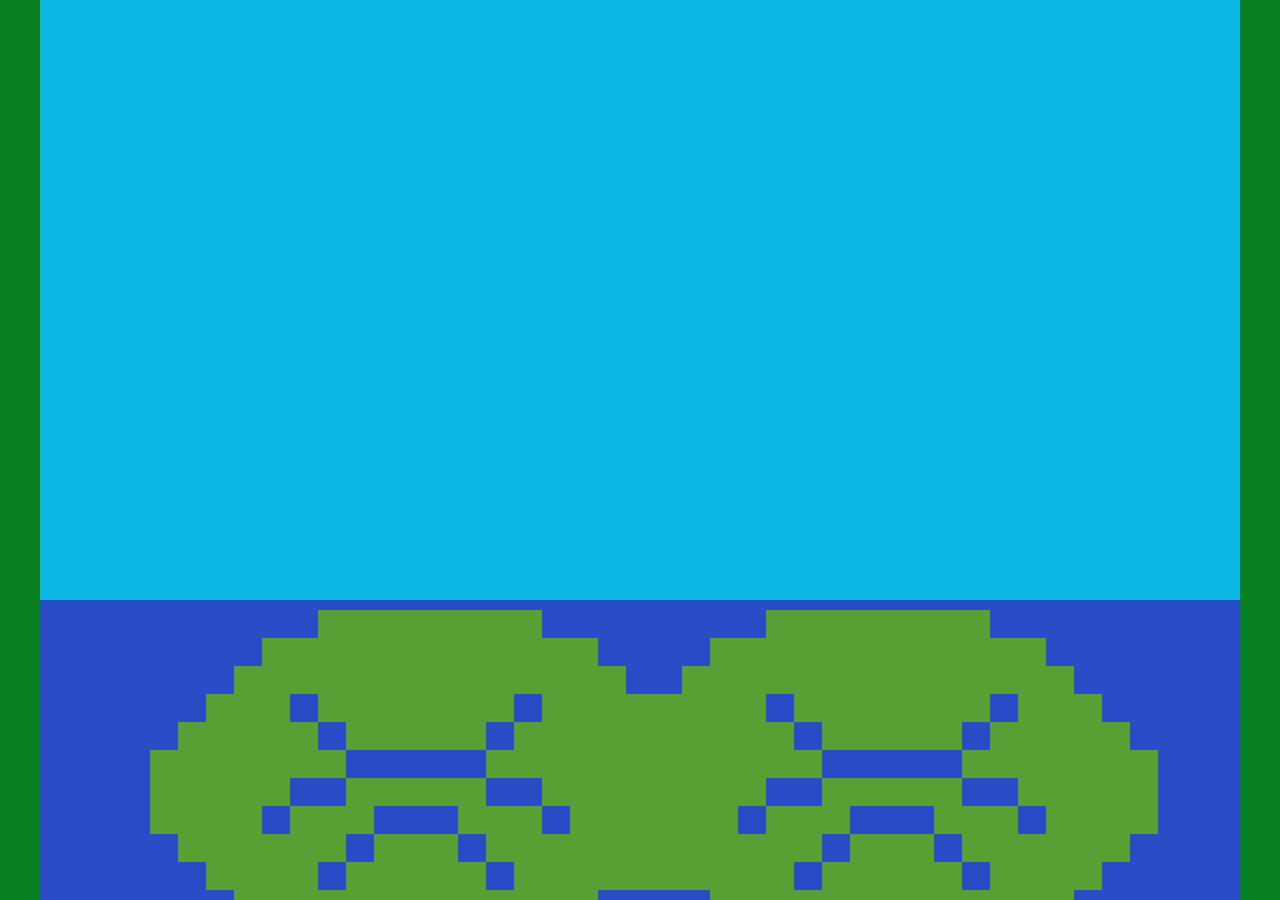
==== FrogsAndFlies.html @ 2e118c94 "início do cenário" ====
<!DOCTYPE html>
<html lang="pt" dir="ltr">

<head>
    <meta charset="utf-8">
    <title>Sapos Obesos</title>
    <link rel="stylesheet" href="CSS/GameStyle.css">
</head>

<body>

    <section>
        <div id="game">
            <canvas id="canvas" width="1200" height="900"></canvas>
        </div>
        <script src="JS/FunctionsExtension.js" charset="utf-8"></script>
        <script src="JS/GameFunctions.js" charset="utf-8"></script>
    </section>
</body>

</html>
---- CSS/GameStyle.css ----
html, body {
    margin: 0;
    padding: 0;
    width: 100%;
    height: 100%;
}

body {
    display: flex;
    justify-content: center;
    align-items: center;
    background-color: #098123;
}

#game {
    display: flex;
    justify-content: center;
    align-items: center;
}

#canvas {
    width: 1200px;
    height: 900px;
}
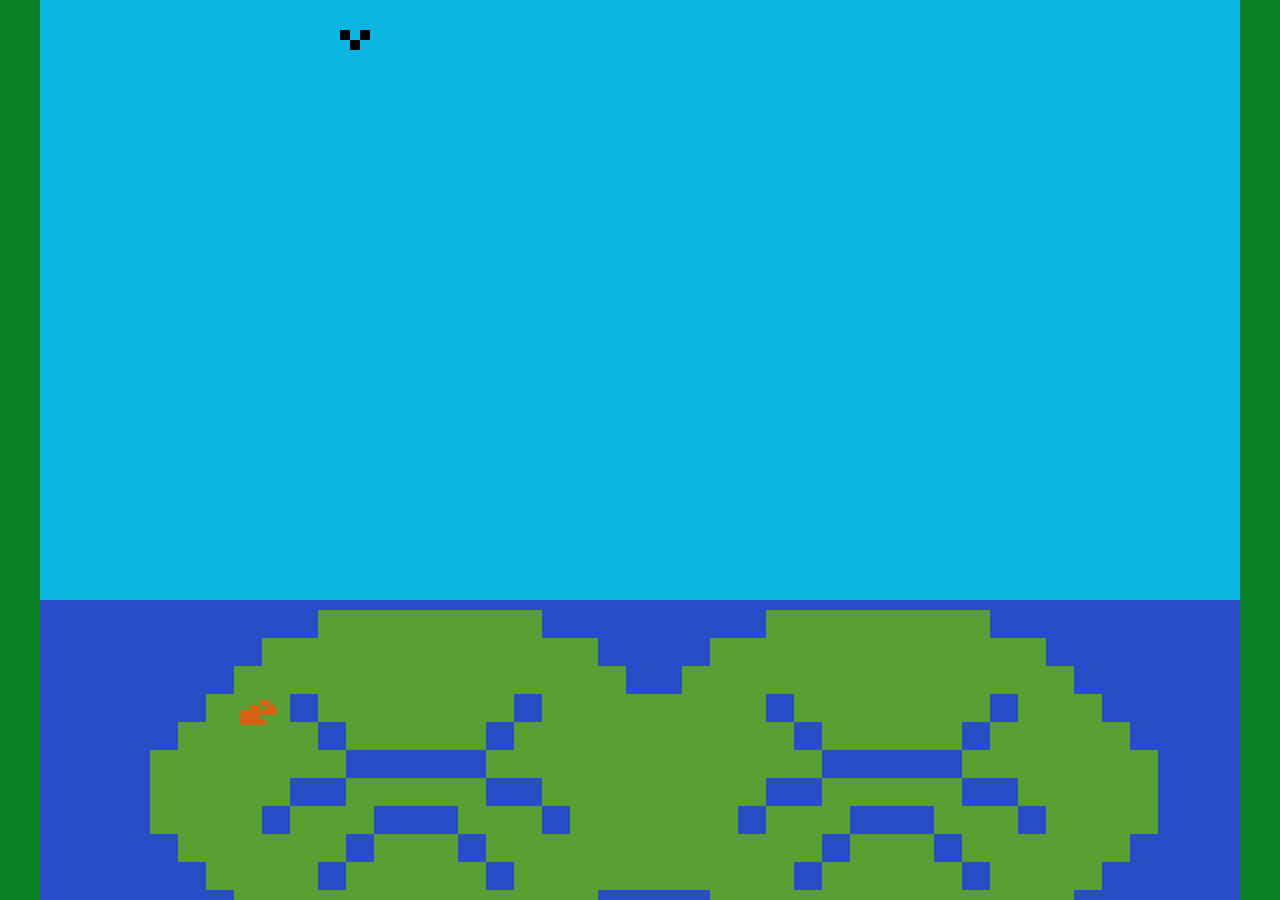
==== commit 89f28435: "Horizontal feito" ====
(no text change in the page or its own stylesheets)
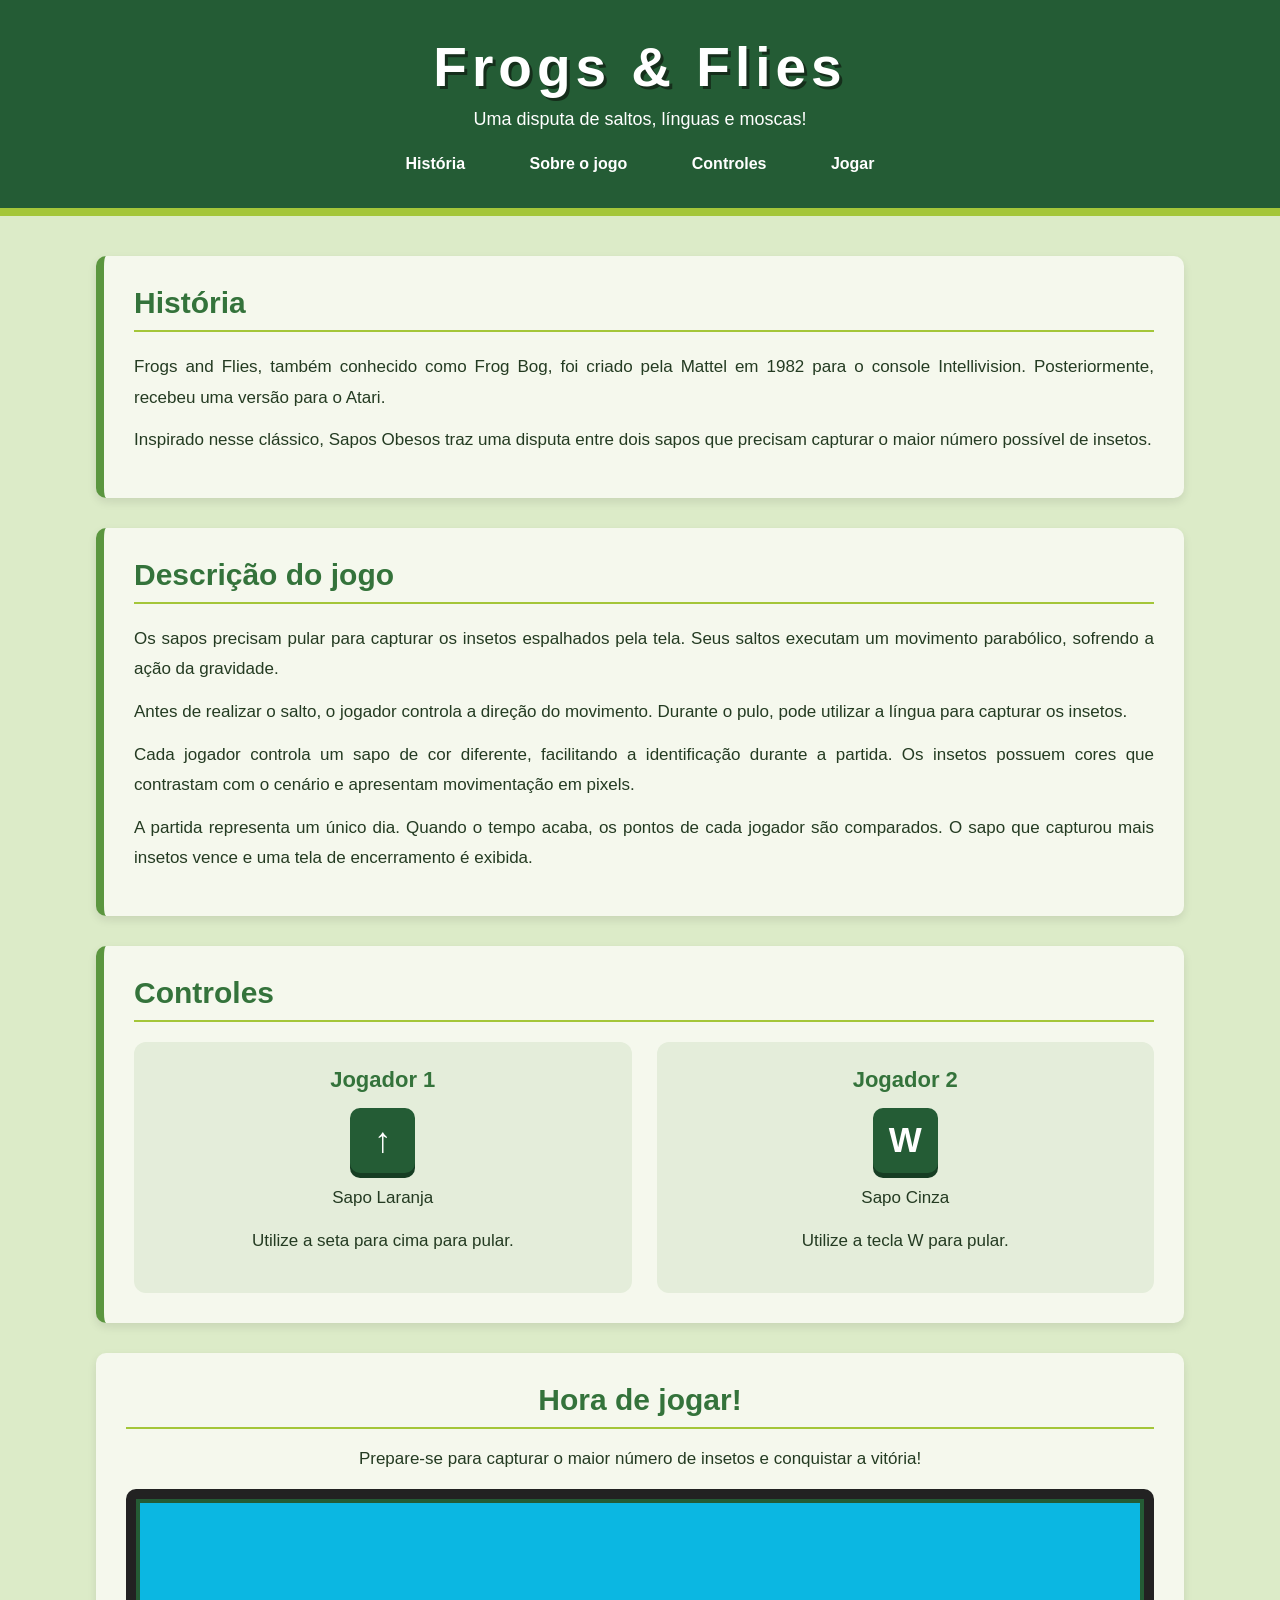
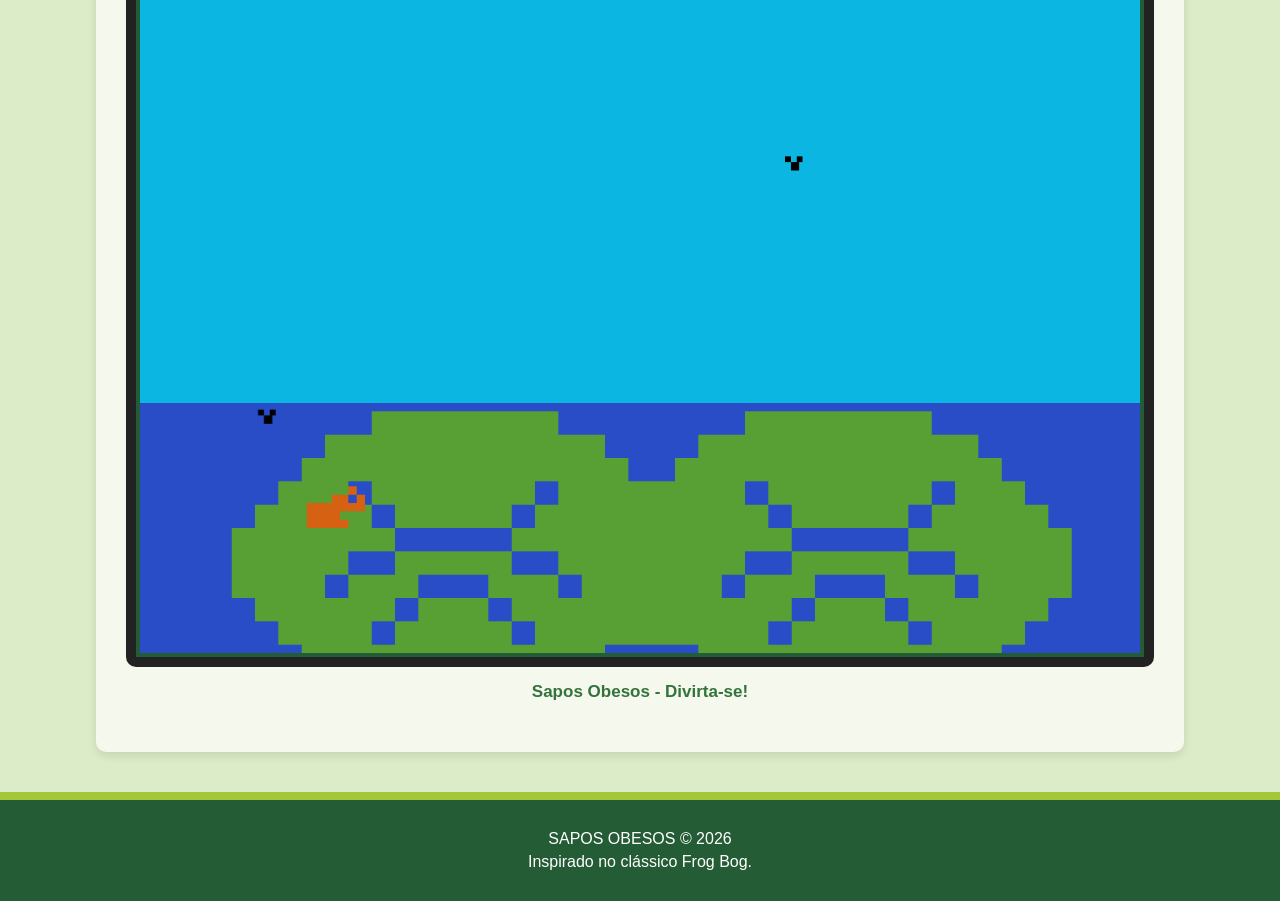
==== commit bc5b99bd: "Site feito" ====
--- a/FrogsAndFlies.html
+++ b/FrogsAndFlies.html
@@ -1,21 +1,128 @@
 <!DOCTYPE html>
-<html lang="pt" dir="ltr">
+<html lang="pt-br">
 
 <head>
     <meta charset="utf-8">
-    <title>Sapos Obesos</title>
+    <meta name="viewport" content="width=device-width, initial-scale=1.0">
+    <title>Frogs & Flies</title>
+
     <link rel="stylesheet" href="CSS/GameStyle.css">
 </head>
 
 <body>
 
-    <section>
-        <div id="game">
-            <canvas id="canvas" width="1200" height="900"></canvas>
-        </div>
-        <script src="JS/FunctionsExtension.js" charset="utf-8"></script>
-        <script src="JS/GameFunctions.js" charset="utf-8"></script>
-    </section>
+    <header>
+        <h1>Frogs & Flies</h1>
+        <p>Uma disputa de saltos, línguas e moscas!</p>
+
+        <nav>
+            <a href="#historia">História</a>
+            <a href="#descricao">Sobre o jogo</a>
+            <a href="#controles">Controles</a>
+            <a href="#jogar">Jogar</a>
+        </nav>
+    </header>
+
+    <main>
+
+        <section id="historia" class="informacao">
+            <h2>História</h2>
+
+            <p>
+                Frogs and Flies, também conhecido como Frog Bog,
+                foi criado pela Mattel em 1982 para o console
+                Intellivision. Posteriormente, recebeu uma versão
+                para o Atari.
+            </p>
+
+            <p>
+                Inspirado nesse clássico, Sapos Obesos traz uma
+                disputa entre dois sapos que precisam capturar
+                o maior número possível de insetos.
+            </p>
+        </section>
+
+        <section id="descricao" class="informacao">
+            <h2>Descrição do jogo</h2>
+
+            <p>
+                Os sapos precisam pular para capturar os insetos
+                espalhados pela tela. Seus saltos executam um
+                movimento parabólico, sofrendo a ação da gravidade.
+            </p>
+
+            <p>
+                Antes de realizar o salto, o jogador controla
+                a direção do movimento. Durante o pulo, pode
+                utilizar a língua para capturar os insetos.
+            </p>
+
+            <p>
+                Cada jogador controla um sapo de cor diferente,
+                facilitando a identificação durante a partida.
+                Os insetos possuem cores que contrastam com o
+                cenário e apresentam movimentação em pixels.
+            </p>
+
+            <p>
+                A partida representa um único dia. Quando o
+                tempo acaba, os pontos de cada jogador são
+                comparados. O sapo que capturou mais insetos
+                vence e uma tela de encerramento é exibida.
+            </p>
+        </section>
+
+        <section id="controles" class="informacao">
+            <h2>Controles</h2>
+
+            <div class="controles-container">
+
+                <div class="controle">
+                    <h3>Jogador 1</h3>
+                    <div class="tecla">↑</div>
+                    <p>Sapo Laranja</p>
+                    <p>Utilize a seta para cima para pular.</p>
+                </div>
+
+                <div class="controle">
+                    <h3>Jogador 2</h3>
+                    <div class="tecla">W</div>
+                    <p>Sapo Cinza</p>
+                    <p>Utilize a tecla W para pular.</p>
+                </div>
+
+            </div>
+        </section>
+
+        <section id="jogar" class="jogo">
+            <h2>Hora de jogar!</h2>
+
+            <p>
+                Prepare-se para capturar o maior número
+                de insetos e conquistar a vitória!
+            </p>
+
+            <div id="game">
+                <canvas id="canvas" width="1200" height="900">
+                    Seu navegador não suporta Canvas.
+                </canvas>
+            </div>
+
+            <p class="legenda">
+                Sapos Obesos - Divirta-se!
+            </p>
+
+        </section>
+
+    </main>
+
+    <footer>
+        <p>SAPOS OBESOS © 2026</p>
+        <p>Inspirado no clássico Frog Bog.</p>
+    </footer>
+
+    <script src="JS/FunctionsExtension.js" charset="utf-8"></script>
+    <script src="JS/GameFunctions.js" charset="utf-8"></script>
+
 </body>
-
 </html>
--- a/CSS/GameStyle.css
+++ b/CSS/GameStyle.css
@@ -1,24 +1,216 @@
-html, body {
+/* CONFIGURAÇÕES GERAIS */
+
+* {
     margin: 0;
     padding: 0;
-    width: 100%;
-    height: 100%;
+    box-sizing: border-box;
+    scroll-behavior: smooth;
 }
 
 body {
+    font-family: 'Segoe UI', Arial, sans-serif;
+    background-color: #dcebc8;
+    color: #243b22;
+}
+
+/* CABEÇALHO */
+
+header {
+    background-color: #245c35;
+    color: white;
+    text-align: center;
+    padding: 35px 20px;
+    border-bottom: 8px solid #a4c639;
+}
+
+header h1 {
+    font-size: 55px;
+    letter-spacing: 5px;
+    text-shadow: 3px 3px #152e1b;
+}
+
+header p {
+    font-size: 18px;
+    margin: 10px;
+}
+
+nav {
+    margin-top: 25px;
+}
+
+nav a {
+    color: white;
+    text-decoration: none;
+    font-weight: bold;
+    margin: 0 15px;
+    padding: 10px 15px;
+    border-radius: 8px;
+    transition: 0.3s;
+}
+
+nav a:hover {
+    background-color: #a4c639;
+    color: #243b22;
+}
+
+/* CONTEÚDO PRINCIPAL */
+
+main {
+    width: 85%;
+    max-width: 1100px;
+    margin: 40px auto;
+}
+
+.informacao {
+    background-color: #f5f8ed;
+    padding: 30px;
+    margin-bottom: 30px;
+    border-left: 8px solid #5b963f;
+    border-radius: 10px;
+    box-shadow: 0 4px 10px #00000018;
+}
+
+.informacao h2,
+.jogo h2 {
+    font-size: 30px;
+    color: #34733b;
+    margin-bottom: 20px;
+    border-bottom: 2px solid #a4c639;
+    padding-bottom: 10px;
+}
+
+.informacao p {
+    font-size: 17px;
+    line-height: 1.8;
+    margin-bottom: 12px;
+    text-align: justify;
+}
+
+/* CONTROLES */
+
+.controles-container {
+    display: flex;
+    justify-content: space-around;
+    gap: 25px;
+    flex-wrap: wrap;
+}
+
+.controle {
+    background-color: #e4edda;
+    text-align: center;
+    padding: 25px;
+    border-radius: 12px;
+    flex: 1;
+    min-width: 220px;
+}
+
+.controle h3 {
+    color: #34733b;
+    margin-bottom: 15px;
+    font-size: 22px;
+}
+
+.controle p {
+    text-align: center;
+}
+
+.tecla {
+    background-color: #245c35;
+    color: white;
+    width: 65px;
+    height: 65px;
+    margin: 10px auto;
+    border-radius: 10px;
     display: flex;
     justify-content: center;
     align-items: center;
-    background-color: #098123;
+    font-size: 35px;
+    font-weight: bold;
+    box-shadow: 0 5px #163d23;
+}
+
+/* ÁREA DO JOGO */
+
+.jogo {
+    background-color: #f5f8ed;
+    padding: 30px;
+    margin-bottom: 40px;
+    border-radius: 10px;
+    text-align: center;
+    box-shadow: 0 4px 10px #00000018;
+}
+
+.jogo p {
+    margin-bottom: 20px;
+    font-size: 17px;
 }
 
 #game {
-    display: flex;
-    justify-content: center;
-    align-items: center;
-}
-
-#canvas {
-    width: 1200px;
-    height: 900px;
-}
+    width: 100%;
+    overflow: auto;
+    background-color: #222;
+    padding: 10px;
+    border-radius: 10px;
+}
+
+canvas {
+    display: block;
+    margin: auto;
+    max-width: 100%;
+    height: auto;
+    background-color: #0bb7e2;
+    border: 4px solid #245c35;
+}
+
+.legenda {
+    margin-top: 15px;
+    font-weight: bold;
+    color: #34733b;
+}
+
+/* RODAPÉ */
+
+footer {
+    background-color: #245c35;
+    color: white;
+    text-align: center;
+    padding: 25px;
+    border-top: 8px solid #a4c639;
+}
+
+footer p {
+    margin: 5px;
+}
+
+/* RESPONSIVIDADE */
+
+@media (max-width: 700px) {
+
+    header h1 {
+        font-size: 35px;
+    }
+
+    nav {
+        display: flex;
+        flex-direction: column;
+        gap: 15px;
+    }
+
+    main {
+        width: 95%;
+    }
+
+    .informacao,
+    .jogo {
+        padding: 20px;
+    }
+
+    .controles-container {
+        flex-direction: column;
+    }
+
+    canvas {
+        width: 100%;
+        height: auto;
+    }
+}
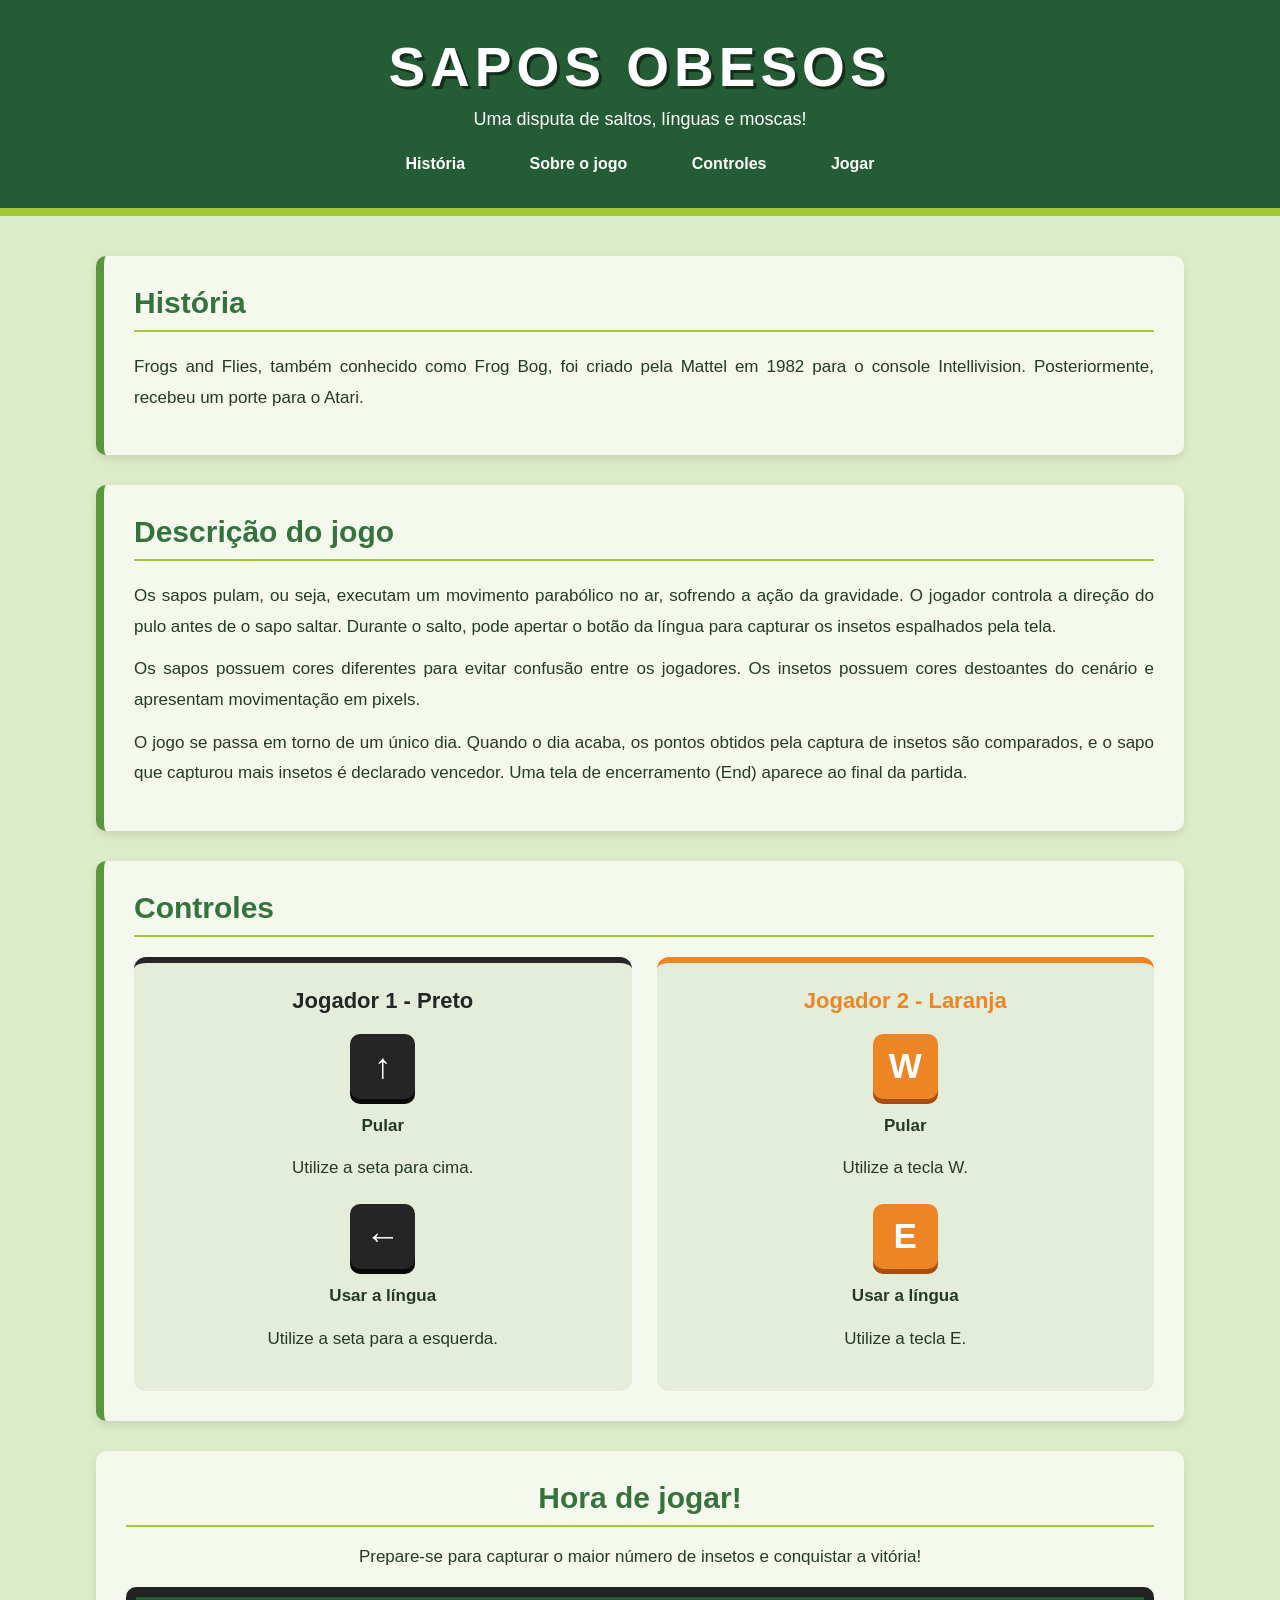
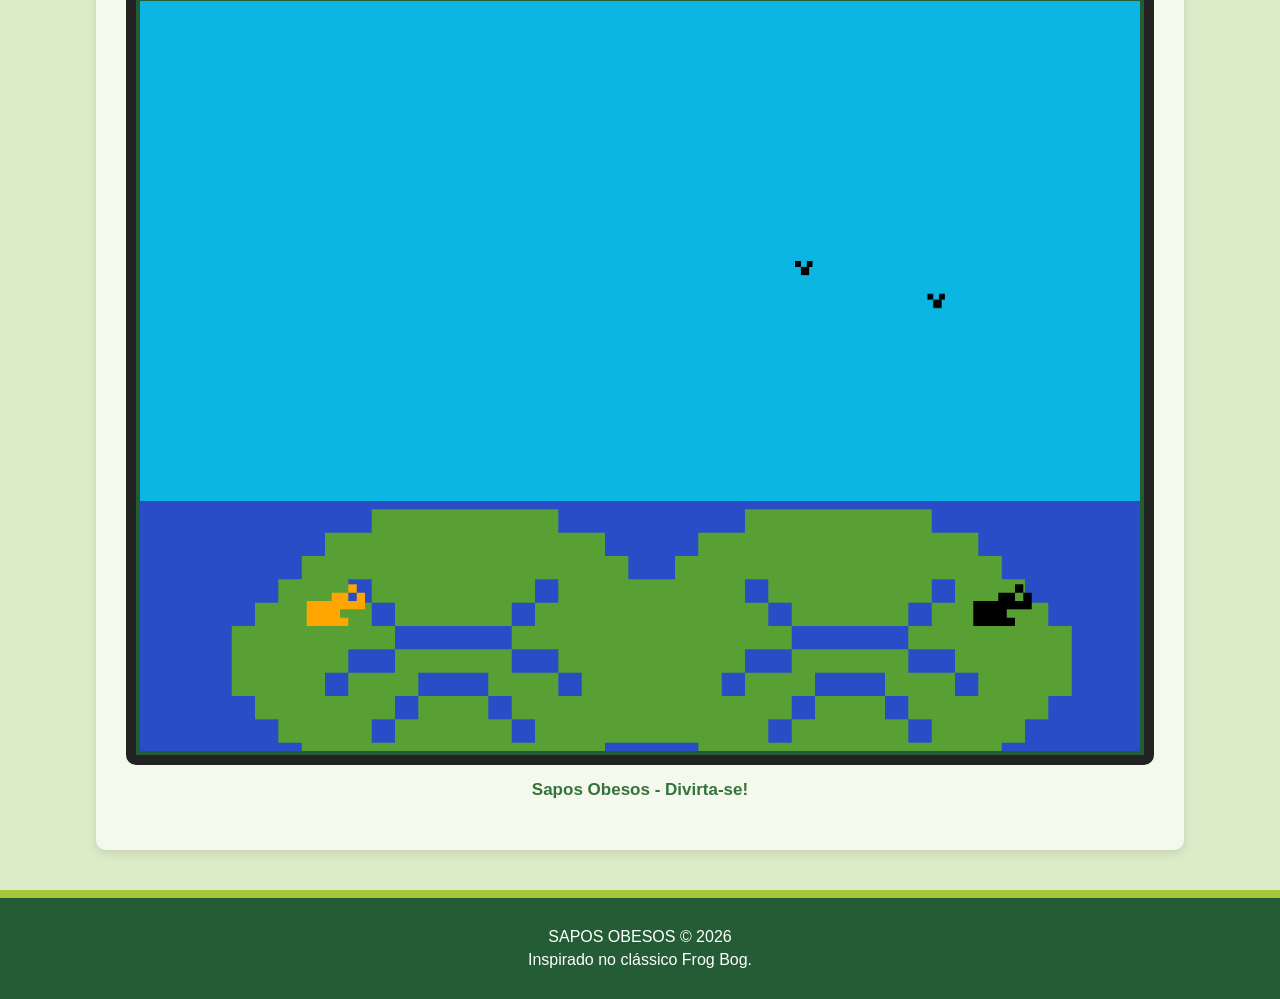
==== commit eda5e560: "Site atualizado" ====
--- a/FrogsAndFlies.html
+++ b/FrogsAndFlies.html
@@ -4,7 +4,7 @@
 <head>
     <meta charset="utf-8">
     <meta name="viewport" content="width=device-width, initial-scale=1.0">
-    <title>Frogs & Flies</title>
+    <title>Sapos Obesos</title>
 
     <link rel="stylesheet" href="CSS/GameStyle.css">
 </head>
@@ -12,7 +12,7 @@
 <body>
 
     <header>
-        <h1>Frogs & Flies</h1>
+        <h1>SAPOS OBESOS</h1>
         <p>Uma disputa de saltos, línguas e moscas!</p>
 
         <nav>
@@ -25,76 +25,96 @@
 
     <main>
 
+        <!-- HISTÓRIA -->
         <section id="historia" class="informacao">
+
             <h2>História</h2>
 
             <p>
                 Frogs and Flies, também conhecido como Frog Bog,
                 foi criado pela Mattel em 1982 para o console
-                Intellivision. Posteriormente, recebeu uma versão
+                Intellivision. Posteriormente, recebeu um porte
                 para o Atari.
             </p>
 
-            <p>
-                Inspirado nesse clássico, Sapos Obesos traz uma
-                disputa entre dois sapos que precisam capturar
-                o maior número possível de insetos.
-            </p>
         </section>
 
+        <!-- DESCRIÇÃO -->
         <section id="descricao" class="informacao">
+
             <h2>Descrição do jogo</h2>
 
             <p>
-                Os sapos precisam pular para capturar os insetos
-                espalhados pela tela. Seus saltos executam um
-                movimento parabólico, sofrendo a ação da gravidade.
+                Os sapos pulam, ou seja, executam um movimento
+                parabólico no ar, sofrendo a ação da gravidade.
+                O jogador controla a direção do pulo antes de
+                o sapo saltar. Durante o salto, pode apertar
+                o botão da língua para capturar os insetos
+                espalhados pela tela.
             </p>
 
             <p>
-                Antes de realizar o salto, o jogador controla
-                a direção do movimento. Durante o pulo, pode
-                utilizar a língua para capturar os insetos.
+                Os sapos possuem cores diferentes para evitar
+                confusão entre os jogadores. Os insetos possuem
+                cores destoantes do cenário e apresentam
+                movimentação em pixels.
             </p>
 
             <p>
-                Cada jogador controla um sapo de cor diferente,
-                facilitando a identificação durante a partida.
-                Os insetos possuem cores que contrastam com o
-                cenário e apresentam movimentação em pixels.
+                O jogo se passa em torno de um único dia.
+                Quando o dia acaba, os pontos obtidos pela
+                captura de insetos são comparados, e o sapo
+                que capturou mais insetos é declarado vencedor.
+                Uma tela de encerramento (End) aparece ao final
+                da partida.
             </p>
 
-            <p>
-                A partida representa um único dia. Quando o
-                tempo acaba, os pontos de cada jogador são
-                comparados. O sapo que capturou mais insetos
-                vence e uma tela de encerramento é exibida.
-            </p>
         </section>
 
+        <!-- CONTROLES -->
         <section id="controles" class="informacao">
+
             <h2>Controles</h2>
 
             <div class="controles-container">
 
-                <div class="controle">
-                    <h3>Jogador 1</h3>
+                <!-- JOGADOR PRETO -->
+                <div class="controle jogador-preto">
+
+                    <h3>Jogador 1 - Preto</h3>
+
                     <div class="tecla">↑</div>
-                    <p>Sapo Laranja</p>
-                    <p>Utilize a seta para cima para pular.</p>
+                    <p><strong>Pular</strong></p>
+                    <p>Utilize a seta para cima.</p>
+
+                    <div class="tecla">←</div>
+                    <p><strong>Usar a língua</strong></p>
+                    <p>Utilize a seta para a esquerda.</p>
+
                 </div>
 
-                <div class="controle">
-                    <h3>Jogador 2</h3>
+                <!-- JOGADOR LARANJA -->
+                <div class="controle jogador-laranja">
+
+                    <h3>Jogador 2 - Laranja</h3>
+
                     <div class="tecla">W</div>
-                    <p>Sapo Cinza</p>
-                    <p>Utilize a tecla W para pular.</p>
+                    <p><strong>Pular</strong></p>
+                    <p>Utilize a tecla W.</p>
+
+                    <div class="tecla">E</div>
+                    <p><strong>Usar a língua</strong></p>
+                    <p>Utilize a tecla E.</p>
+
                 </div>
 
             </div>
+
         </section>
 
+        <!-- JOGO -->
         <section id="jogar" class="jogo">
+
             <h2>Hora de jogar!</h2>
 
             <p>
@@ -103,9 +123,11 @@
             </p>
 
             <div id="game">
+
                 <canvas id="canvas" width="1200" height="900">
                     Seu navegador não suporta Canvas.
                 </canvas>
+
             </div>
 
             <p class="legenda">
--- a/CSS/GameStyle.css
+++ b/CSS/GameStyle.css
@@ -213,4 +213,36 @@
         width: 100%;
         height: auto;
     }
+}
+.jogador-preto {
+    border-top: 6px solid #252525;
+}
+
+.jogador-laranja {
+    border-top: 6px solid #ed8525;
+}
+
+.jogador-preto h3 {
+    color: #252525;
+}
+
+.jogador-laranja h3 {
+    color: #ed8525;
+}
+
+/* DESTAQUE DAS TECLAS */
+
+.jogador-preto .tecla {
+    background-color: #252525;
+    box-shadow: 0 5px #080808;
+}
+
+.jogador-laranja .tecla {
+    background-color: #ed8525;
+    box-shadow: 0 5px #a84d0c;
+}
+
+.tecla {
+    margin-top: 20px;
+    margin-bottom: 12px;
 }
